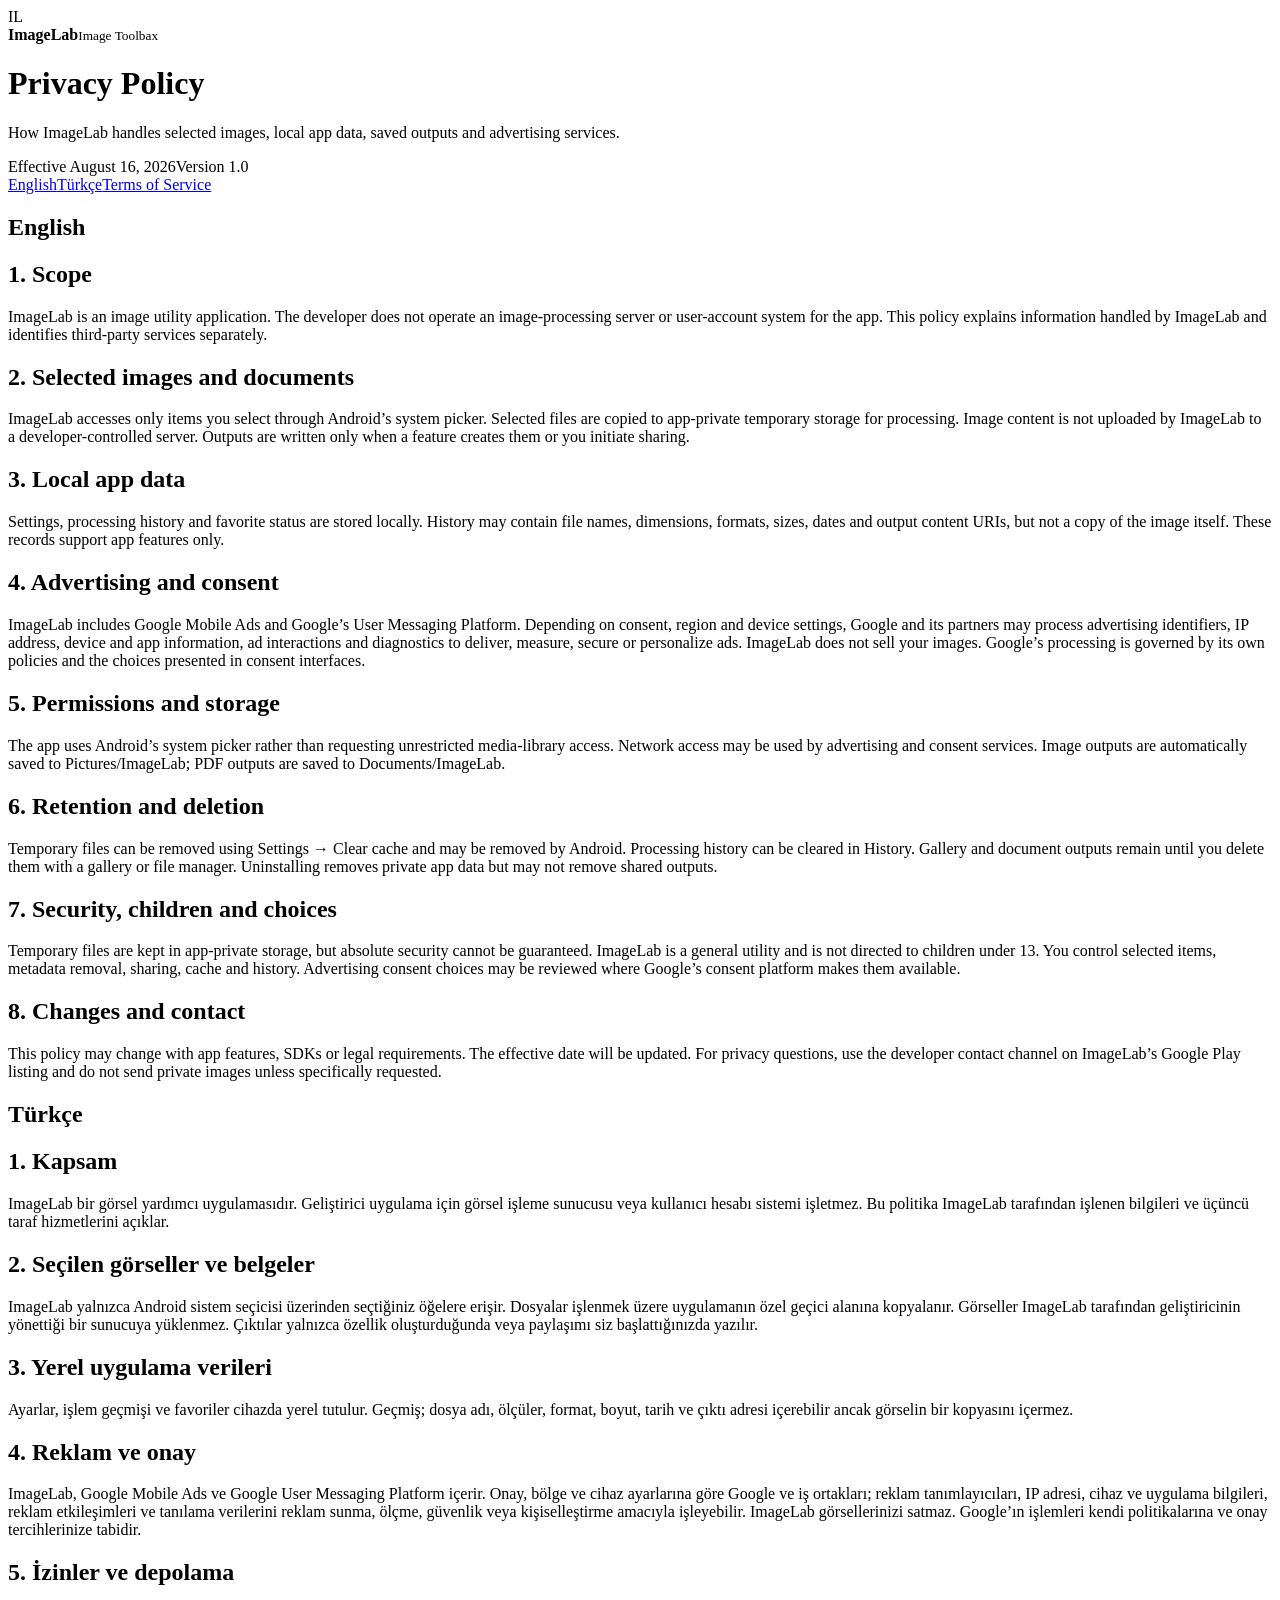
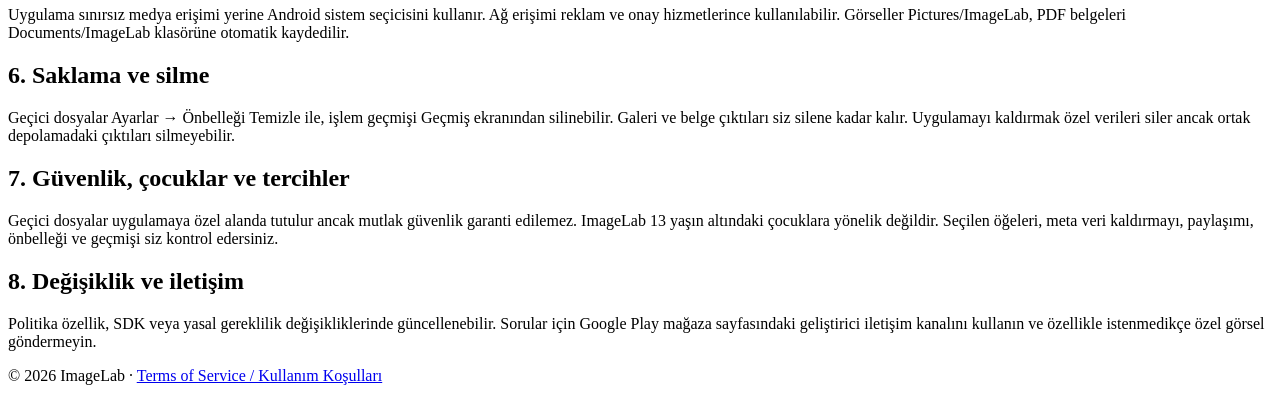
==== index.html @ d523237f "Add ImageLab privacy policy" ====
<!doctype html><html lang="en"><head><meta charset="utf-8"><meta name="viewport" content="width=device-width,initial-scale=1"><title>ImageLab Privacy Policy</title><meta name="description" content="Privacy Policy for ImageLab - Image Toolbax"><link rel="stylesheet" href="styles.css"></head><body><main>
<header><div class="brand"><div class="mark">IL</div><div><strong>ImageLab</strong><small>Image Toolbax</small></div></div><h1>Privacy Policy</h1><p class="lead">How ImageLab handles selected images, local app data, saved outputs and advertising services.</p><div class="meta"><span class="pill">Effective August 16, 2026</span><span class="pill">Version 1.0</span></div><nav class="langnav"><a href="#english">English</a><a href="#turkce">Türkçe</a><a href="terms-of-service.html">Terms of Service</a></nav></header>
<h2 class="language-title" id="english">English</h2>
<section><h2>1. Scope</h2><p>ImageLab is an image utility application. The developer does not operate an image-processing server or user-account system for the app. This policy explains information handled by ImageLab and identifies third-party services separately.</p></section>
<section><h2>2. Selected images and documents</h2><p>ImageLab accesses only items you select through Android’s system picker. Selected files are copied to app-private temporary storage for processing. Image content is not uploaded by ImageLab to a developer-controlled server. Outputs are written only when a feature creates them or you initiate sharing.</p></section>
<section><h2>3. Local app data</h2><p>Settings, processing history and favorite status are stored locally. History may contain file names, dimensions, formats, sizes, dates and output content URIs, but not a copy of the image itself. These records support app features only.</p></section>
<section class="notice"><h2>4. Advertising and consent</h2><p>ImageLab includes Google Mobile Ads and Google’s User Messaging Platform. Depending on consent, region and device settings, Google and its partners may process advertising identifiers, IP address, device and app information, ad interactions and diagnostics to deliver, measure, secure or personalize ads. ImageLab does not sell your images. Google’s processing is governed by its own policies and the choices presented in consent interfaces.</p></section>
<section><h2>5. Permissions and storage</h2><p>The app uses Android’s system picker rather than requesting unrestricted media-library access. Network access may be used by advertising and consent services. Image outputs are automatically saved to Pictures/ImageLab; PDF outputs are saved to Documents/ImageLab.</p></section>
<section><h2>6. Retention and deletion</h2><p>Temporary files can be removed using Settings → Clear cache and may be removed by Android. Processing history can be cleared in History. Gallery and document outputs remain until you delete them with a gallery or file manager. Uninstalling removes private app data but may not remove shared outputs.</p></section>
<section><h2>7. Security, children and choices</h2><p>Temporary files are kept in app-private storage, but absolute security cannot be guaranteed. ImageLab is a general utility and is not directed to children under 13. You control selected items, metadata removal, sharing, cache and history. Advertising consent choices may be reviewed where Google’s consent platform makes them available.</p></section>
<section><h2>8. Changes and contact</h2><p>This policy may change with app features, SDKs or legal requirements. The effective date will be updated. For privacy questions, use the developer contact channel on ImageLab’s Google Play listing and do not send private images unless specifically requested.</p></section>
<h2 class="language-title" id="turkce">Türkçe</h2>
<section><h2>1. Kapsam</h2><p>ImageLab bir görsel yardımcı uygulamasıdır. Geliştirici uygulama için görsel işleme sunucusu veya kullanıcı hesabı sistemi işletmez. Bu politika ImageLab tarafından işlenen bilgileri ve üçüncü taraf hizmetlerini açıklar.</p></section>
<section><h2>2. Seçilen görseller ve belgeler</h2><p>ImageLab yalnızca Android sistem seçicisi üzerinden seçtiğiniz öğelere erişir. Dosyalar işlenmek üzere uygulamanın özel geçici alanına kopyalanır. Görseller ImageLab tarafından geliştiricinin yönettiği bir sunucuya yüklenmez. Çıktılar yalnızca özellik oluşturduğunda veya paylaşımı siz başlattığınızda yazılır.</p></section>
<section><h2>3. Yerel uygulama verileri</h2><p>Ayarlar, işlem geçmişi ve favoriler cihazda yerel tutulur. Geçmiş; dosya adı, ölçüler, format, boyut, tarih ve çıktı adresi içerebilir ancak görselin bir kopyasını içermez.</p></section>
<section class="notice"><h2>4. Reklam ve onay</h2><p>ImageLab, Google Mobile Ads ve Google User Messaging Platform içerir. Onay, bölge ve cihaz ayarlarına göre Google ve iş ortakları; reklam tanımlayıcıları, IP adresi, cihaz ve uygulama bilgileri, reklam etkileşimleri ve tanılama verilerini reklam sunma, ölçme, güvenlik veya kişiselleştirme amacıyla işleyebilir. ImageLab görsellerinizi satmaz. Google’ın işlemleri kendi politikalarına ve onay tercihlerinize tabidir.</p></section>
<section><h2>5. İzinler ve depolama</h2><p>Uygulama sınırsız medya erişimi yerine Android sistem seçicisini kullanır. Ağ erişimi reklam ve onay hizmetlerince kullanılabilir. Görseller Pictures/ImageLab, PDF belgeleri Documents/ImageLab klasörüne otomatik kaydedilir.</p></section>
<section><h2>6. Saklama ve silme</h2><p>Geçici dosyalar Ayarlar → Önbelleği Temizle ile, işlem geçmişi Geçmiş ekranından silinebilir. Galeri ve belge çıktıları siz silene kadar kalır. Uygulamayı kaldırmak özel verileri siler ancak ortak depolamadaki çıktıları silmeyebilir.</p></section>
<section><h2>7. Güvenlik, çocuklar ve tercihler</h2><p>Geçici dosyalar uygulamaya özel alanda tutulur ancak mutlak güvenlik garanti edilemez. ImageLab 13 yaşın altındaki çocuklara yönelik değildir. Seçilen öğeleri, meta veri kaldırmayı, paylaşımı, önbelleği ve geçmişi siz kontrol edersiniz.</p></section>
<section><h2>8. Değişiklik ve iletişim</h2><p>Politika özellik, SDK veya yasal gereklilik değişikliklerinde güncellenebilir. Sorular için Google Play mağaza sayfasındaki geliştirici iletişim kanalını kullanın ve özellikle istenmedikçe özel görsel göndermeyin.</p></section>
<footer>© 2026 ImageLab · <a href="terms-of-service.html">Terms of Service / Kullanım Koşulları</a></footer></main></body></html>
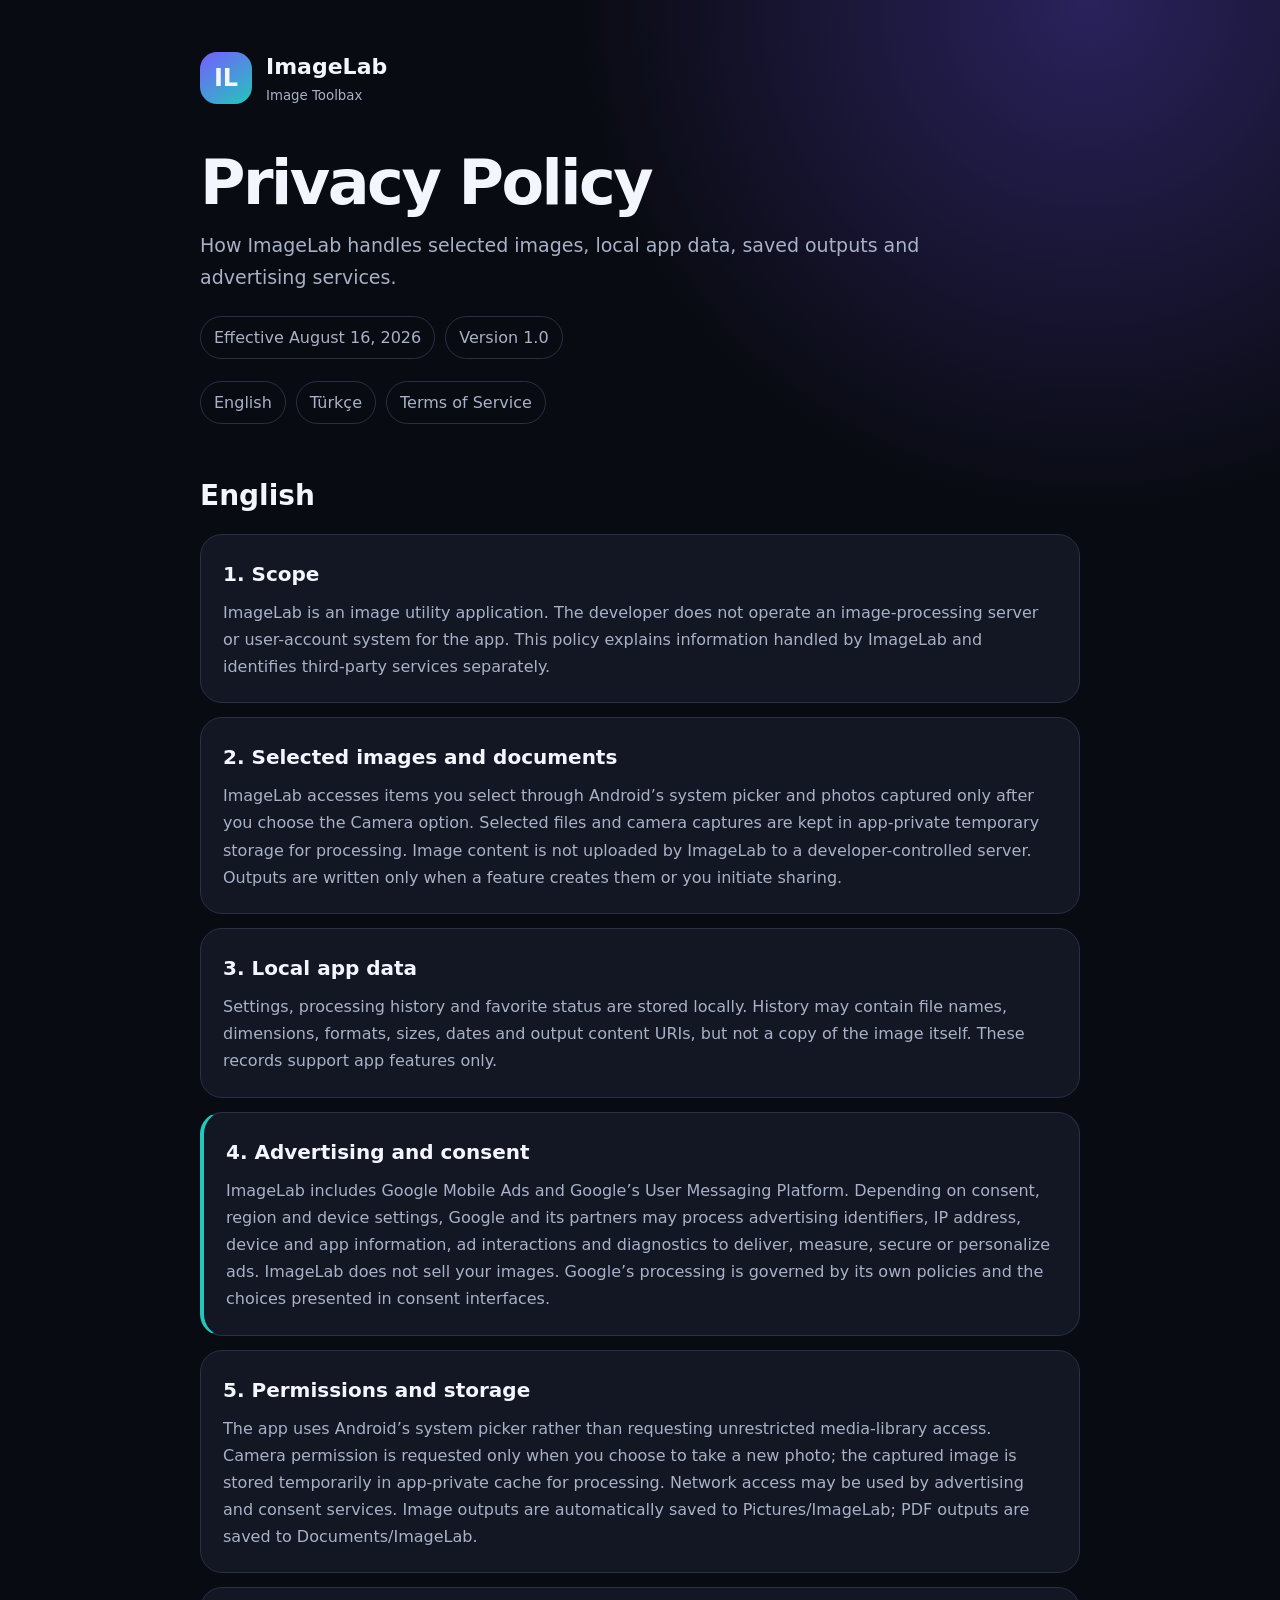
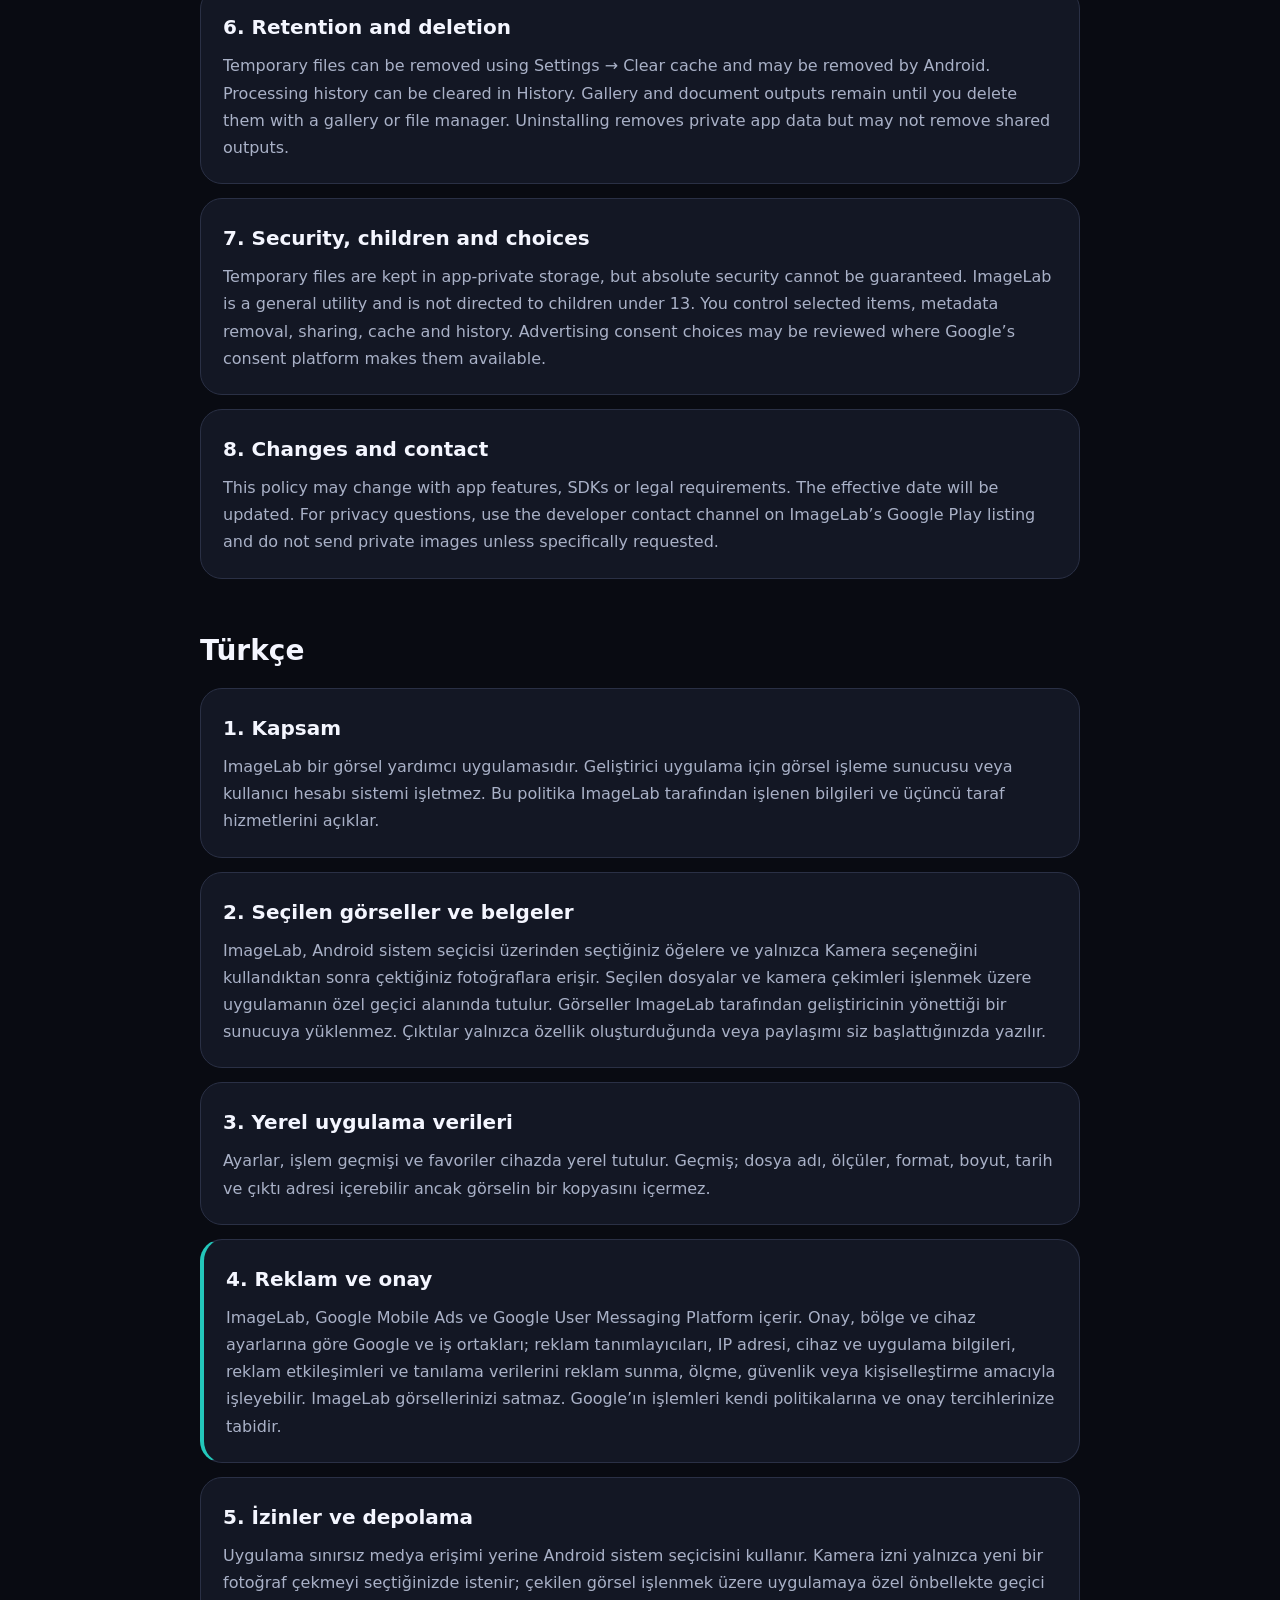
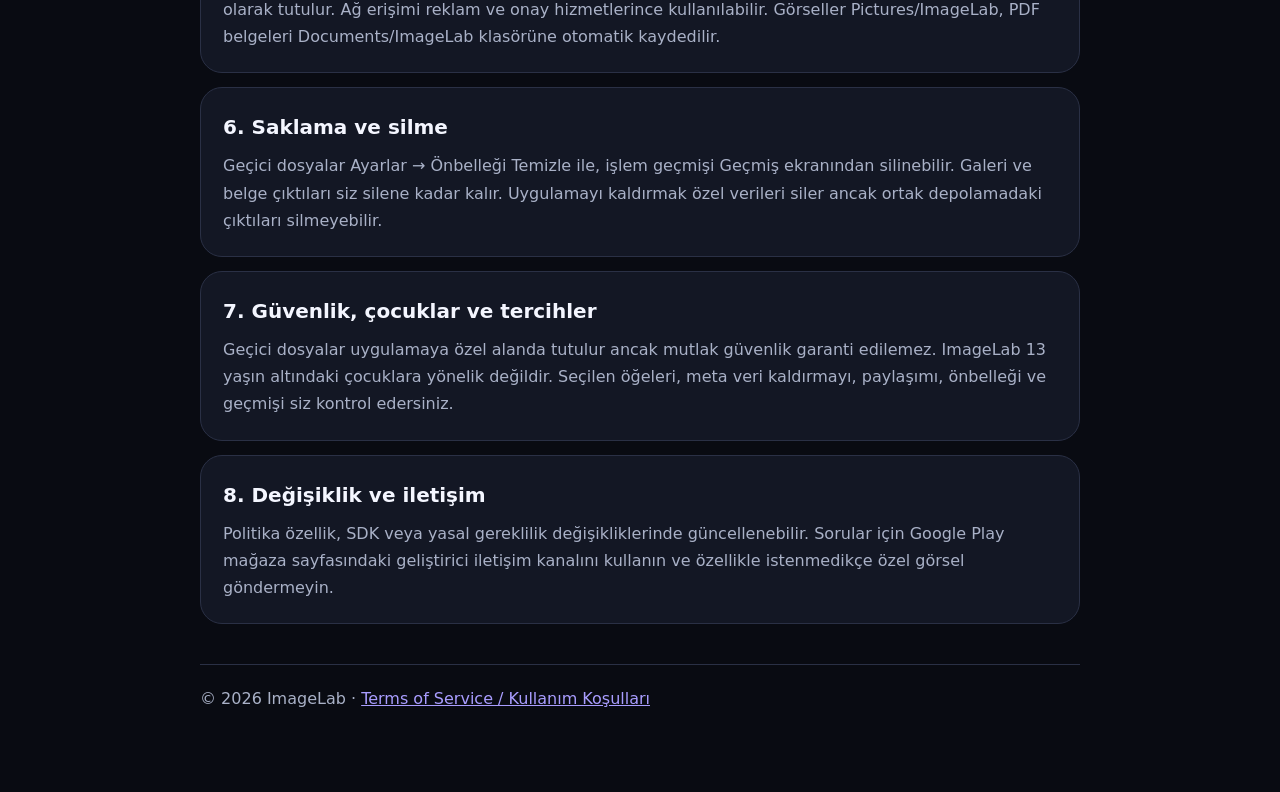
==== commit 979910b3: "Document optional camera permission" ====
--- a/index.html
+++ b/index.html
@@ -2,19 +2,19 @@
 <header><div class="brand"><div class="mark">IL</div><div><strong>ImageLab</strong><small>Image Toolbax</small></div></div><h1>Privacy Policy</h1><p class="lead">How ImageLab handles selected images, local app data, saved outputs and advertising services.</p><div class="meta"><span class="pill">Effective August 16, 2026</span><span class="pill">Version 1.0</span></div><nav class="langnav"><a href="#english">English</a><a href="#turkce">Türkçe</a><a href="terms-of-service.html">Terms of Service</a></nav></header>
 <h2 class="language-title" id="english">English</h2>
 <section><h2>1. Scope</h2><p>ImageLab is an image utility application. The developer does not operate an image-processing server or user-account system for the app. This policy explains information handled by ImageLab and identifies third-party services separately.</p></section>
-<section><h2>2. Selected images and documents</h2><p>ImageLab accesses only items you select through Android’s system picker. Selected files are copied to app-private temporary storage for processing. Image content is not uploaded by ImageLab to a developer-controlled server. Outputs are written only when a feature creates them or you initiate sharing.</p></section>
+<section><h2>2. Selected images and documents</h2><p>ImageLab accesses items you select through Android’s system picker and photos captured only after you choose the Camera option. Selected files and camera captures are kept in app-private temporary storage for processing. Image content is not uploaded by ImageLab to a developer-controlled server. Outputs are written only when a feature creates them or you initiate sharing.</p></section>
 <section><h2>3. Local app data</h2><p>Settings, processing history and favorite status are stored locally. History may contain file names, dimensions, formats, sizes, dates and output content URIs, but not a copy of the image itself. These records support app features only.</p></section>
 <section class="notice"><h2>4. Advertising and consent</h2><p>ImageLab includes Google Mobile Ads and Google’s User Messaging Platform. Depending on consent, region and device settings, Google and its partners may process advertising identifiers, IP address, device and app information, ad interactions and diagnostics to deliver, measure, secure or personalize ads. ImageLab does not sell your images. Google’s processing is governed by its own policies and the choices presented in consent interfaces.</p></section>
-<section><h2>5. Permissions and storage</h2><p>The app uses Android’s system picker rather than requesting unrestricted media-library access. Network access may be used by advertising and consent services. Image outputs are automatically saved to Pictures/ImageLab; PDF outputs are saved to Documents/ImageLab.</p></section>
+<section><h2>5. Permissions and storage</h2><p>The app uses Android’s system picker rather than requesting unrestricted media-library access. Camera permission is requested only when you choose to take a new photo; the captured image is stored temporarily in app-private cache for processing. Network access may be used by advertising and consent services. Image outputs are automatically saved to Pictures/ImageLab; PDF outputs are saved to Documents/ImageLab.</p></section>
 <section><h2>6. Retention and deletion</h2><p>Temporary files can be removed using Settings → Clear cache and may be removed by Android. Processing history can be cleared in History. Gallery and document outputs remain until you delete them with a gallery or file manager. Uninstalling removes private app data but may not remove shared outputs.</p></section>
 <section><h2>7. Security, children and choices</h2><p>Temporary files are kept in app-private storage, but absolute security cannot be guaranteed. ImageLab is a general utility and is not directed to children under 13. You control selected items, metadata removal, sharing, cache and history. Advertising consent choices may be reviewed where Google’s consent platform makes them available.</p></section>
 <section><h2>8. Changes and contact</h2><p>This policy may change with app features, SDKs or legal requirements. The effective date will be updated. For privacy questions, use the developer contact channel on ImageLab’s Google Play listing and do not send private images unless specifically requested.</p></section>
 <h2 class="language-title" id="turkce">Türkçe</h2>
 <section><h2>1. Kapsam</h2><p>ImageLab bir görsel yardımcı uygulamasıdır. Geliştirici uygulama için görsel işleme sunucusu veya kullanıcı hesabı sistemi işletmez. Bu politika ImageLab tarafından işlenen bilgileri ve üçüncü taraf hizmetlerini açıklar.</p></section>
-<section><h2>2. Seçilen görseller ve belgeler</h2><p>ImageLab yalnızca Android sistem seçicisi üzerinden seçtiğiniz öğelere erişir. Dosyalar işlenmek üzere uygulamanın özel geçici alanına kopyalanır. Görseller ImageLab tarafından geliştiricinin yönettiği bir sunucuya yüklenmez. Çıktılar yalnızca özellik oluşturduğunda veya paylaşımı siz başlattığınızda yazılır.</p></section>
+<section><h2>2. Seçilen görseller ve belgeler</h2><p>ImageLab, Android sistem seçicisi üzerinden seçtiğiniz öğelere ve yalnızca Kamera seçeneğini kullandıktan sonra çektiğiniz fotoğraflara erişir. Seçilen dosyalar ve kamera çekimleri işlenmek üzere uygulamanın özel geçici alanında tutulur. Görseller ImageLab tarafından geliştiricinin yönettiği bir sunucuya yüklenmez. Çıktılar yalnızca özellik oluşturduğunda veya paylaşımı siz başlattığınızda yazılır.</p></section>
 <section><h2>3. Yerel uygulama verileri</h2><p>Ayarlar, işlem geçmişi ve favoriler cihazda yerel tutulur. Geçmiş; dosya adı, ölçüler, format, boyut, tarih ve çıktı adresi içerebilir ancak görselin bir kopyasını içermez.</p></section>
 <section class="notice"><h2>4. Reklam ve onay</h2><p>ImageLab, Google Mobile Ads ve Google User Messaging Platform içerir. Onay, bölge ve cihaz ayarlarına göre Google ve iş ortakları; reklam tanımlayıcıları, IP adresi, cihaz ve uygulama bilgileri, reklam etkileşimleri ve tanılama verilerini reklam sunma, ölçme, güvenlik veya kişiselleştirme amacıyla işleyebilir. ImageLab görsellerinizi satmaz. Google’ın işlemleri kendi politikalarına ve onay tercihlerinize tabidir.</p></section>
-<section><h2>5. İzinler ve depolama</h2><p>Uygulama sınırsız medya erişimi yerine Android sistem seçicisini kullanır. Ağ erişimi reklam ve onay hizmetlerince kullanılabilir. Görseller Pictures/ImageLab, PDF belgeleri Documents/ImageLab klasörüne otomatik kaydedilir.</p></section>
+<section><h2>5. İzinler ve depolama</h2><p>Uygulama sınırsız medya erişimi yerine Android sistem seçicisini kullanır. Kamera izni yalnızca yeni bir fotoğraf çekmeyi seçtiğinizde istenir; çekilen görsel işlenmek üzere uygulamaya özel önbellekte geçici olarak tutulur. Ağ erişimi reklam ve onay hizmetlerince kullanılabilir. Görseller Pictures/ImageLab, PDF belgeleri Documents/ImageLab klasörüne otomatik kaydedilir.</p></section>
 <section><h2>6. Saklama ve silme</h2><p>Geçici dosyalar Ayarlar → Önbelleği Temizle ile, işlem geçmişi Geçmiş ekranından silinebilir. Galeri ve belge çıktıları siz silene kadar kalır. Uygulamayı kaldırmak özel verileri siler ancak ortak depolamadaki çıktıları silmeyebilir.</p></section>
 <section><h2>7. Güvenlik, çocuklar ve tercihler</h2><p>Geçici dosyalar uygulamaya özel alanda tutulur ancak mutlak güvenlik garanti edilemez. ImageLab 13 yaşın altındaki çocuklara yönelik değildir. Seçilen öğeleri, meta veri kaldırmayı, paylaşımı, önbelleği ve geçmişi siz kontrol edersiniz.</p></section>
 <section><h2>8. Değişiklik ve iletişim</h2><p>Politika özellik, SDK veya yasal gereklilik değişikliklerinde güncellenebilir. Sorular için Google Play mağaza sayfasındaki geliştirici iletişim kanalını kullanın ve özellikle istenmedikçe özel görsel göndermeyin.</p></section>
--- a/styles.css
+++ b/styles.css
@@ -0,0 +1,2 @@
+:root{color-scheme:dark;--bg:#090b12;--card:#141827;--text:#f4f6ff;--muted:#a9b1c7;--line:#2a3045;--accent:#765dff;--accent2:#23c7bb}*{box-sizing:border-box}body{margin:0;background:radial-gradient(circle at 85% 0,#2a225c 0,transparent 32rem),var(--bg);color:var(--text);font:16px/1.7 Inter,system-ui,-apple-system,"Segoe UI",sans-serif}main{max-width:920px;margin:auto;padding:48px 20px 80px}.brand{display:flex;align-items:center;gap:14px;margin-bottom:42px}.mark{width:52px;height:52px;border-radius:17px;display:grid;place-items:center;background:linear-gradient(145deg,var(--accent),var(--accent2));font-weight:900;font-size:24px}.brand strong{font-size:22px}.brand small{display:block;color:var(--muted)}h1{font-size:clamp(34px,7vw,62px);line-height:1.05;margin:0 0 14px;letter-spacing:-.04em}.lead{font-size:19px;color:var(--muted);max-width:760px}.meta,.langnav{display:flex;gap:10px;flex-wrap:wrap;margin:22px 0}.pill,.langnav a{border:1px solid var(--line);border-radius:999px;padding:7px 13px;color:var(--muted);text-decoration:none}.langnav a:hover{border-color:var(--accent);color:var(--text)}section{background:color-mix(in srgb,var(--card) 92%,transparent);border:1px solid var(--line);border-radius:22px;padding:22px;margin:14px 0}h2{font-size:20px;margin:0 0 8px}p{margin:0;color:var(--muted)}.language-title{margin:48px 0 12px;font-size:28px}.notice{border-left:4px solid var(--accent2)}footer{color:var(--muted);margin-top:40px;padding-top:20px;border-top:1px solid var(--line)}a{color:#a99dff}@media(max-width:600px){main{padding-top:28px}section{padding:18px;border-radius:18px}}
+
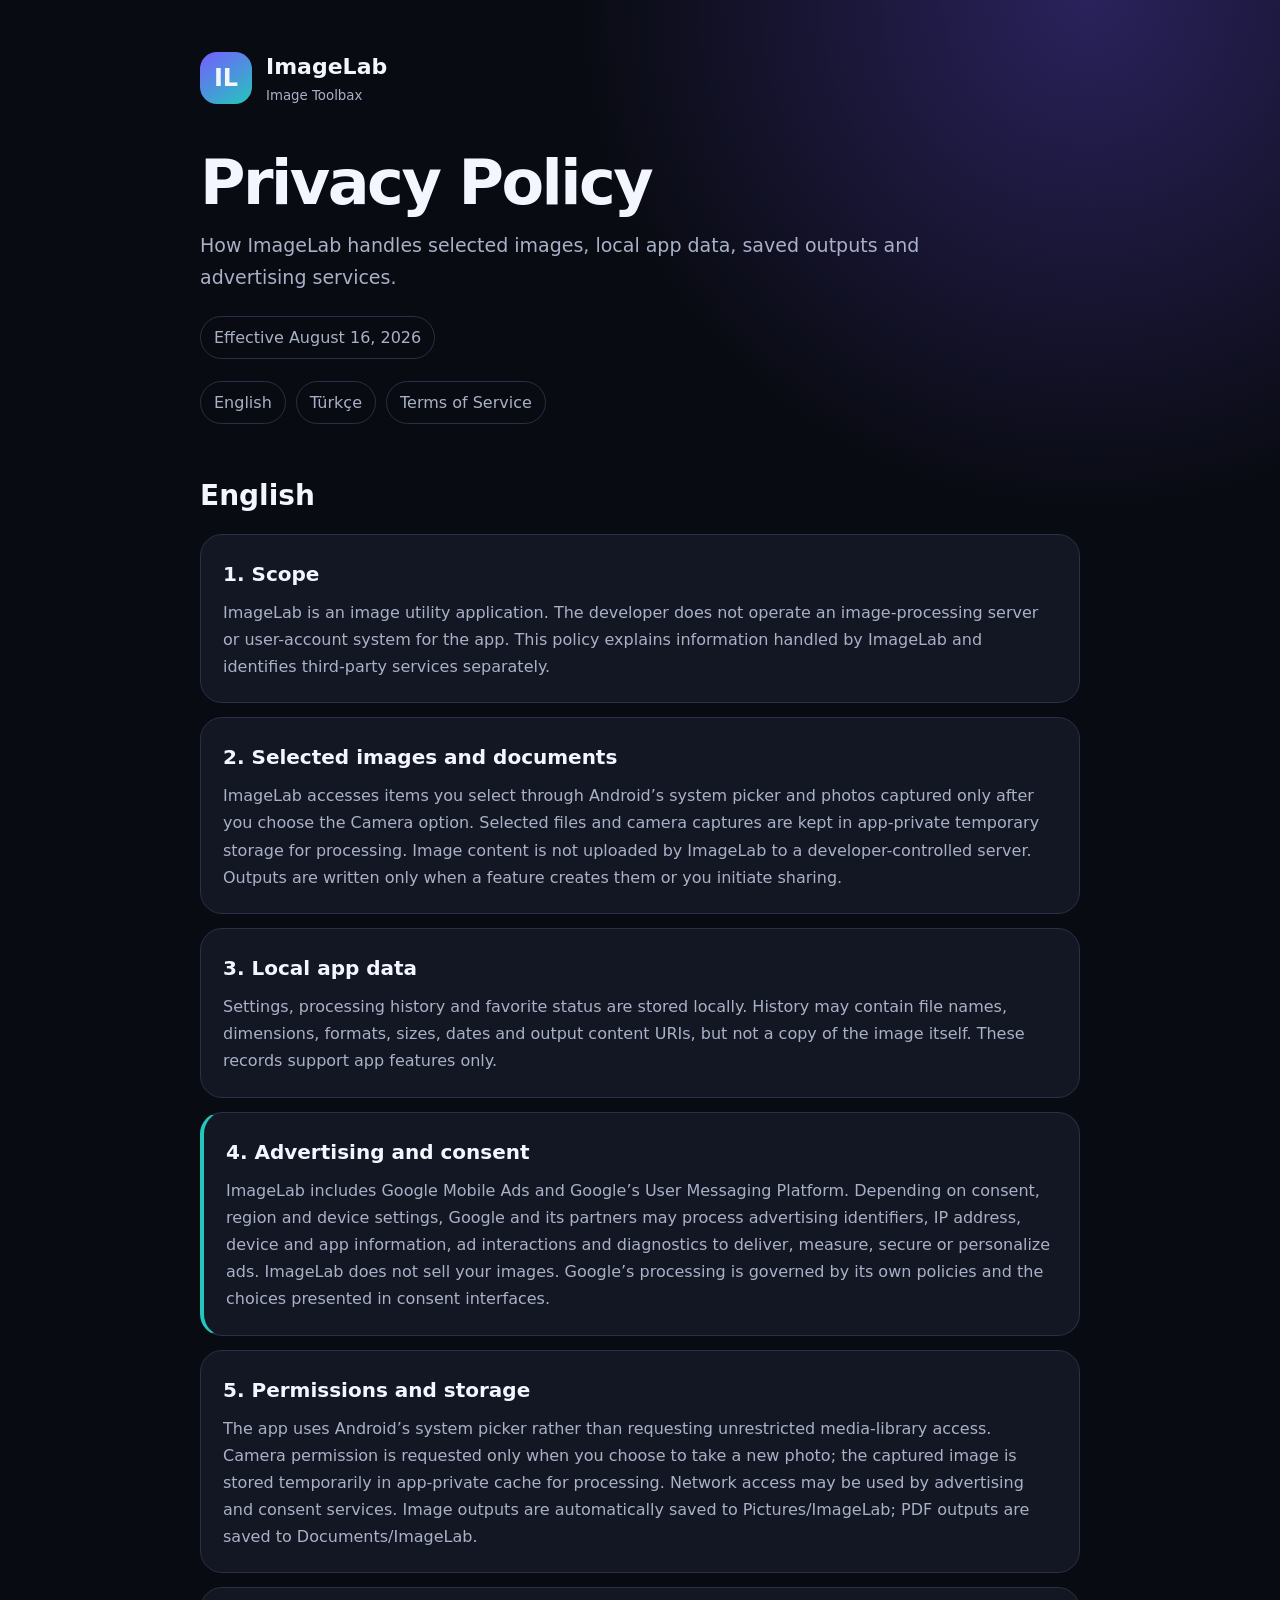
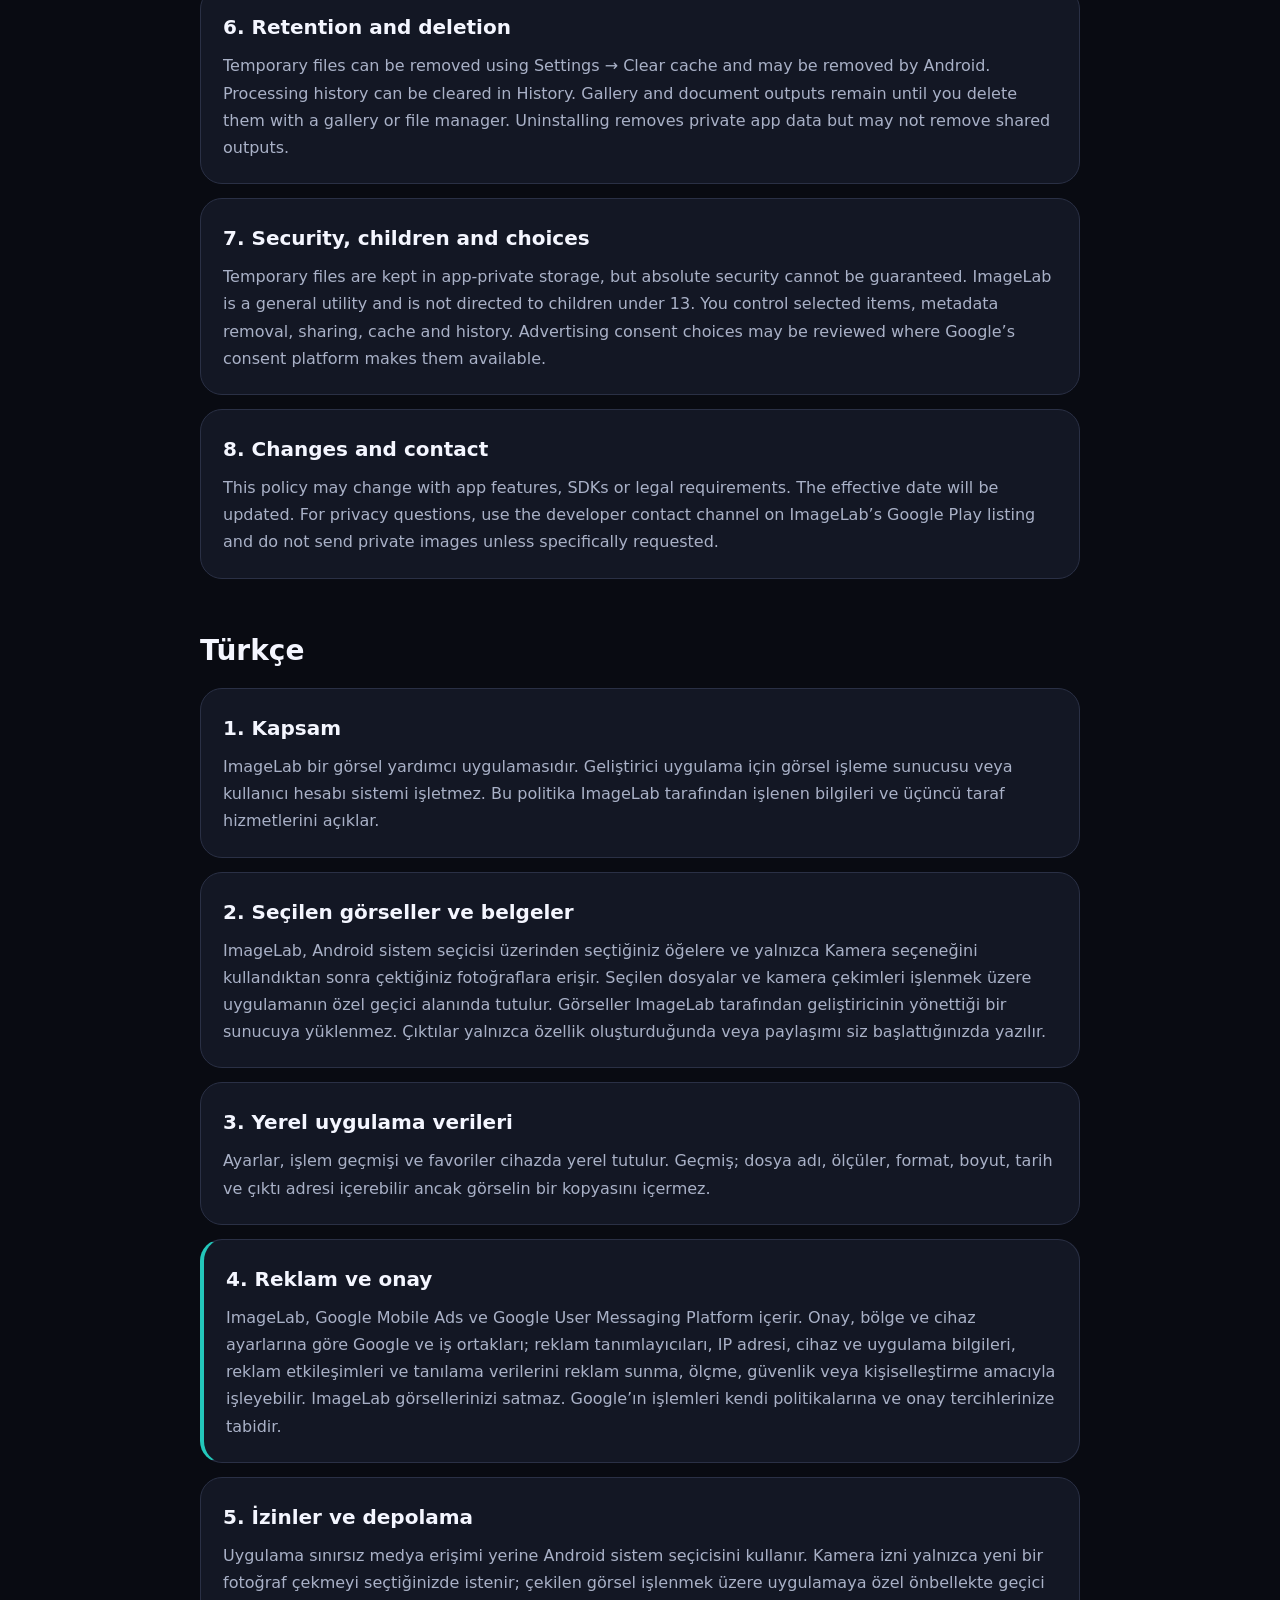
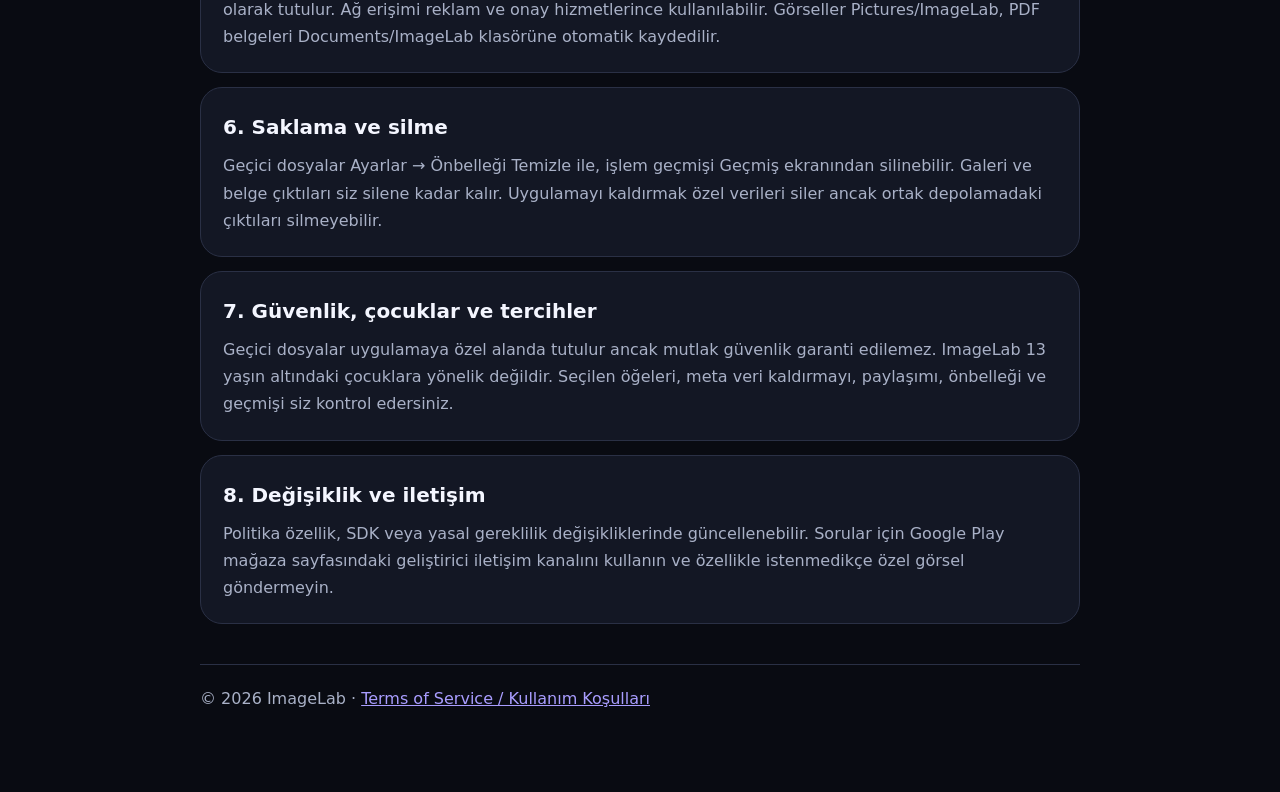
==== commit 2e9ff023: "Remove policy version badge" ====
--- a/index.html
+++ b/index.html
@@ -1,5 +1,5 @@
 <!doctype html><html lang="en"><head><meta charset="utf-8"><meta name="viewport" content="width=device-width,initial-scale=1"><title>ImageLab Privacy Policy</title><meta name="description" content="Privacy Policy for ImageLab - Image Toolbax"><link rel="stylesheet" href="styles.css"></head><body><main>
-<header><div class="brand"><div class="mark">IL</div><div><strong>ImageLab</strong><small>Image Toolbax</small></div></div><h1>Privacy Policy</h1><p class="lead">How ImageLab handles selected images, local app data, saved outputs and advertising services.</p><div class="meta"><span class="pill">Effective August 16, 2026</span><span class="pill">Version 1.0</span></div><nav class="langnav"><a href="#english">English</a><a href="#turkce">Türkçe</a><a href="terms-of-service.html">Terms of Service</a></nav></header>
+<header><div class="brand"><div class="mark">IL</div><div><strong>ImageLab</strong><small>Image Toolbax</small></div></div><h1>Privacy Policy</h1><p class="lead">How ImageLab handles selected images, local app data, saved outputs and advertising services.</p><div class="meta"><span class="pill">Effective August 16, 2026</span></div><nav class="langnav"><a href="#english">English</a><a href="#turkce">Türkçe</a><a href="terms-of-service.html">Terms of Service</a></nav></header>
 <h2 class="language-title" id="english">English</h2>
 <section><h2>1. Scope</h2><p>ImageLab is an image utility application. The developer does not operate an image-processing server or user-account system for the app. This policy explains information handled by ImageLab and identifies third-party services separately.</p></section>
 <section><h2>2. Selected images and documents</h2><p>ImageLab accesses items you select through Android’s system picker and photos captured only after you choose the Camera option. Selected files and camera captures are kept in app-private temporary storage for processing. Image content is not uploaded by ImageLab to a developer-controlled server. Outputs are written only when a feature creates them or you initiate sharing.</p></section>
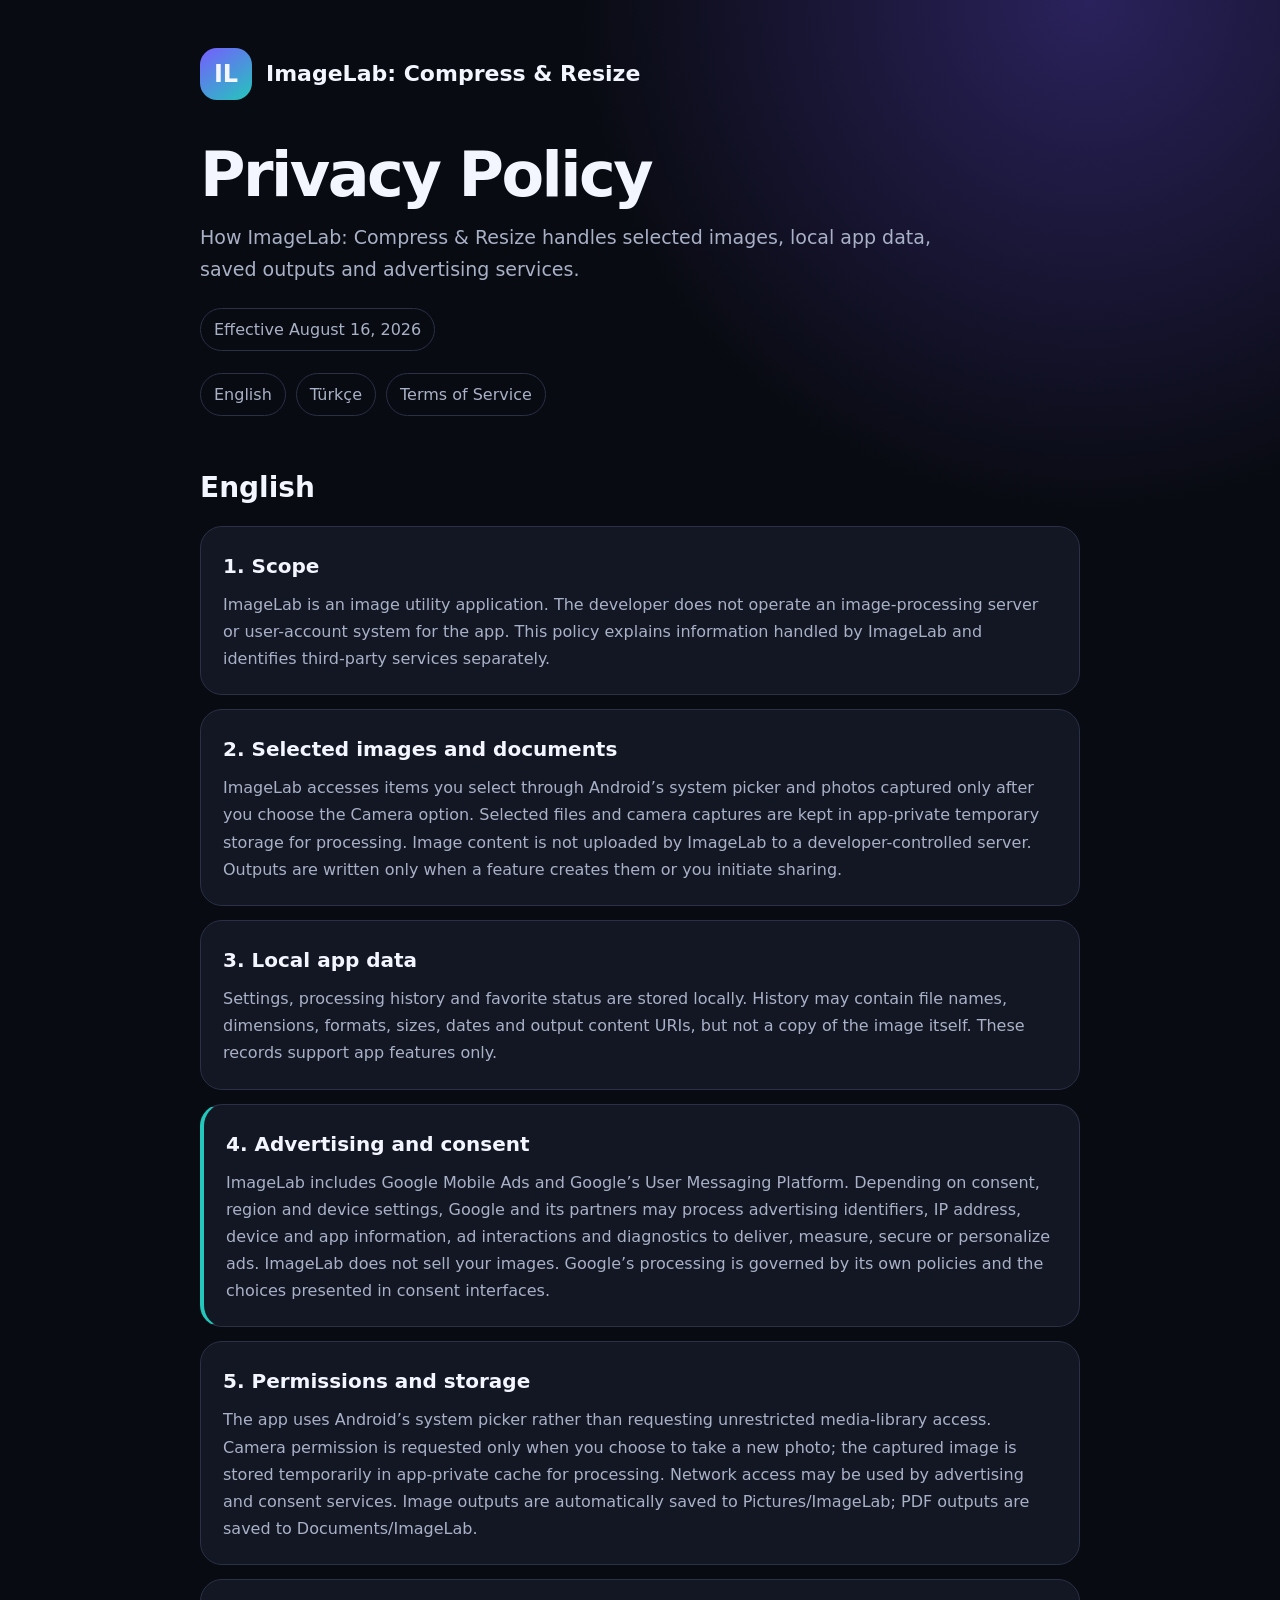
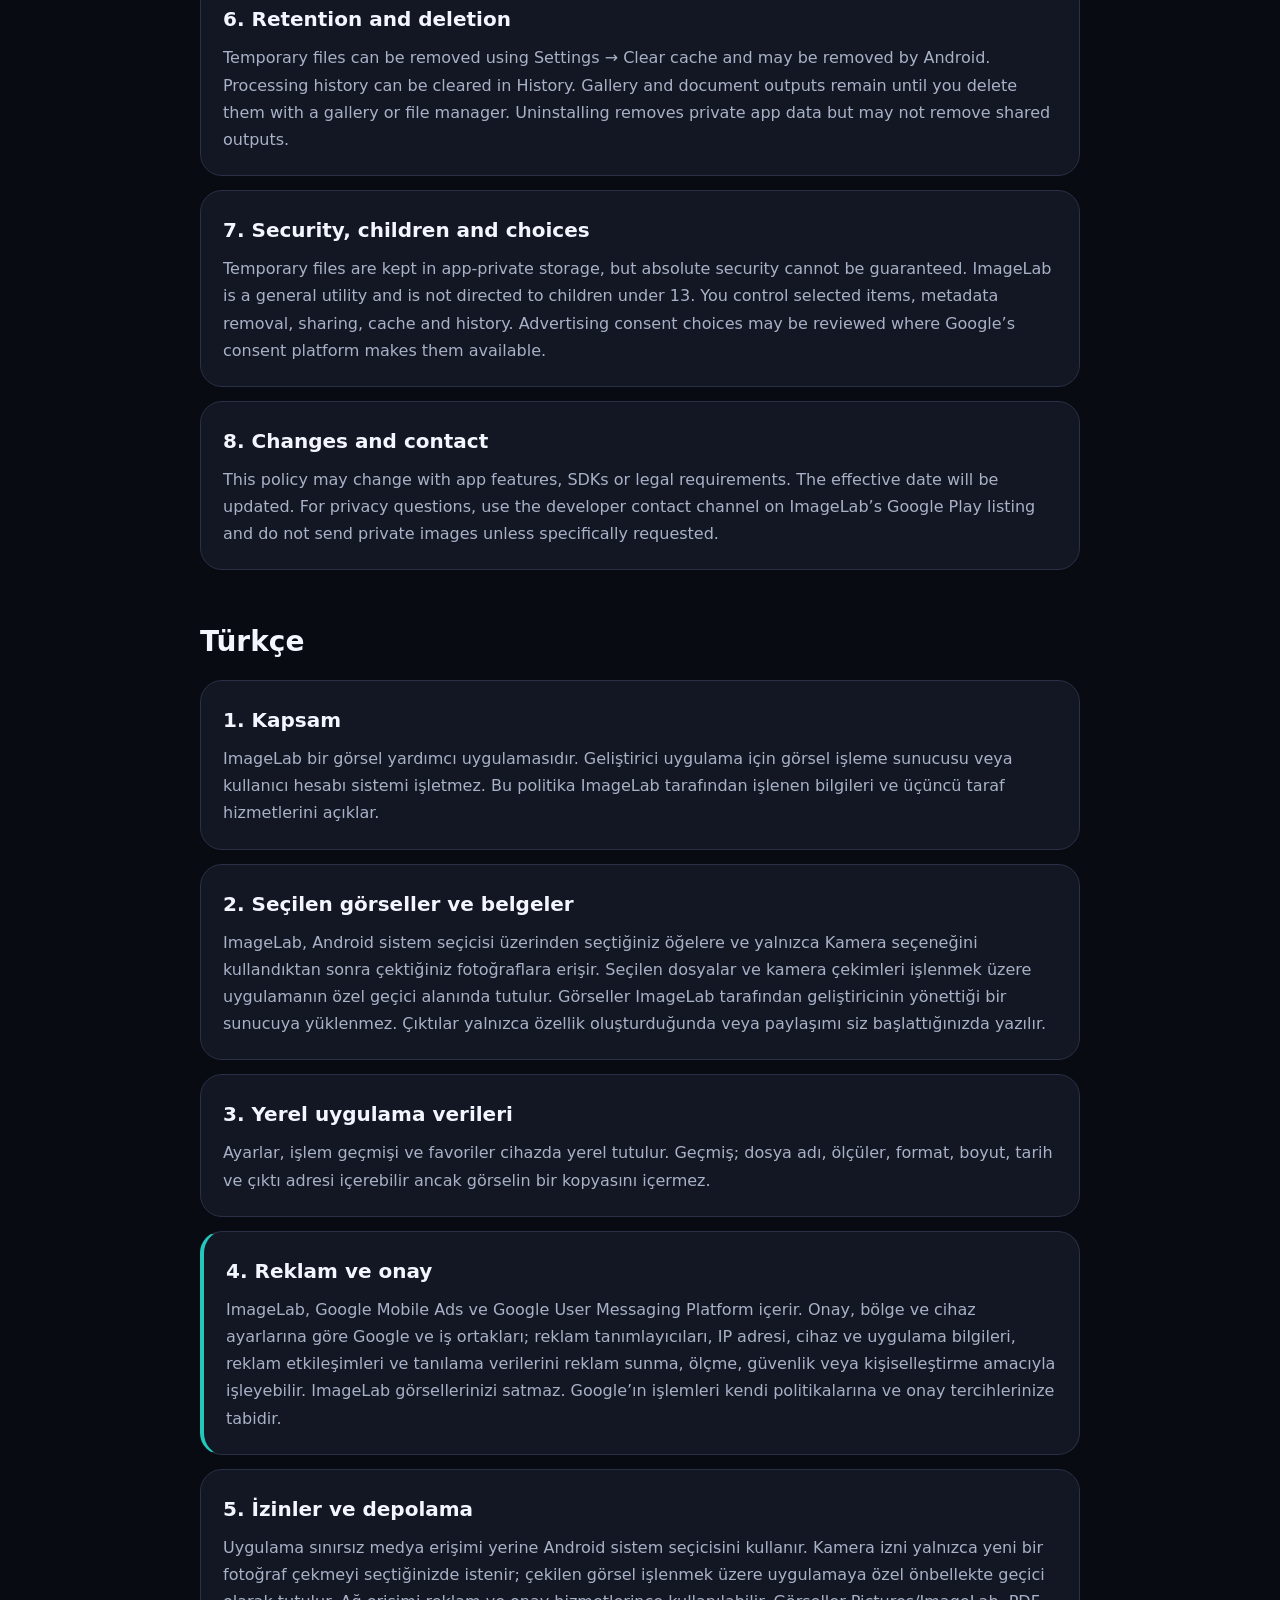
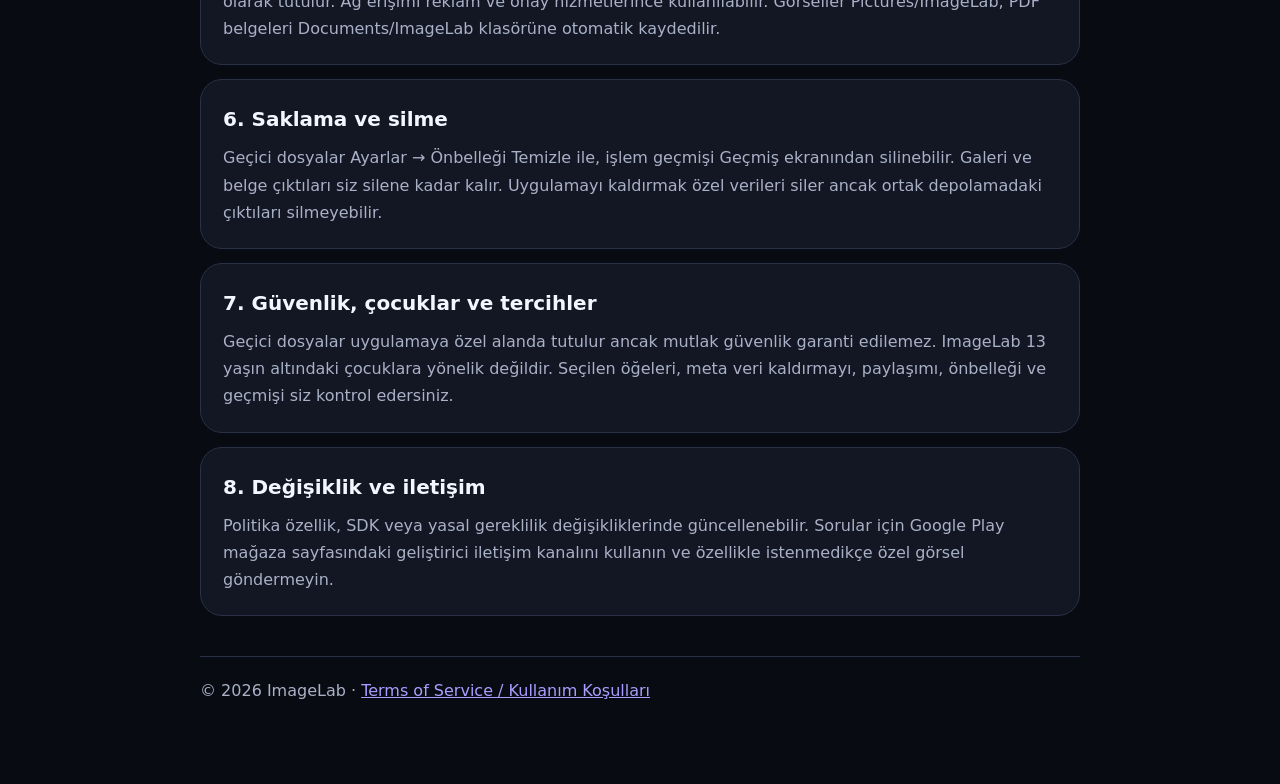
==== commit db8ba953: "Rename ImageLab legal identity" ====
--- a/index.html
+++ b/index.html
@@ -1,5 +1,5 @@
-<!doctype html><html lang="en"><head><meta charset="utf-8"><meta name="viewport" content="width=device-width,initial-scale=1"><title>ImageLab Privacy Policy</title><meta name="description" content="Privacy Policy for ImageLab - Image Toolbax"><link rel="stylesheet" href="styles.css"></head><body><main>
-<header><div class="brand"><div class="mark">IL</div><div><strong>ImageLab</strong><small>Image Toolbax</small></div></div><h1>Privacy Policy</h1><p class="lead">How ImageLab handles selected images, local app data, saved outputs and advertising services.</p><div class="meta"><span class="pill">Effective August 16, 2026</span></div><nav class="langnav"><a href="#english">English</a><a href="#turkce">Türkçe</a><a href="terms-of-service.html">Terms of Service</a></nav></header>
+<!doctype html><html lang="en"><head><meta charset="utf-8"><meta name="viewport" content="width=device-width,initial-scale=1"><title>ImageLab: Compress &amp; Resize Privacy Policy</title><meta name="description" content="Privacy Policy for ImageLab: Compress &amp; Resize"><link rel="stylesheet" href="styles.css"></head><body><main>
+<header><div class="brand"><div class="mark">IL</div><div><strong>ImageLab: Compress &amp; Resize</strong></div></div><h1>Privacy Policy</h1><p class="lead">How ImageLab: Compress &amp; Resize handles selected images, local app data, saved outputs and advertising services.</p><div class="meta"><span class="pill">Effective August 16, 2026</span></div><nav class="langnav"><a href="#english">English</a><a href="#turkce">Türkçe</a><a href="terms-of-service.html">Terms of Service</a></nav></header>
 <h2 class="language-title" id="english">English</h2>
 <section><h2>1. Scope</h2><p>ImageLab is an image utility application. The developer does not operate an image-processing server or user-account system for the app. This policy explains information handled by ImageLab and identifies third-party services separately.</p></section>
 <section><h2>2. Selected images and documents</h2><p>ImageLab accesses items you select through Android’s system picker and photos captured only after you choose the Camera option. Selected files and camera captures are kept in app-private temporary storage for processing. Image content is not uploaded by ImageLab to a developer-controlled server. Outputs are written only when a feature creates them or you initiate sharing.</p></section>
